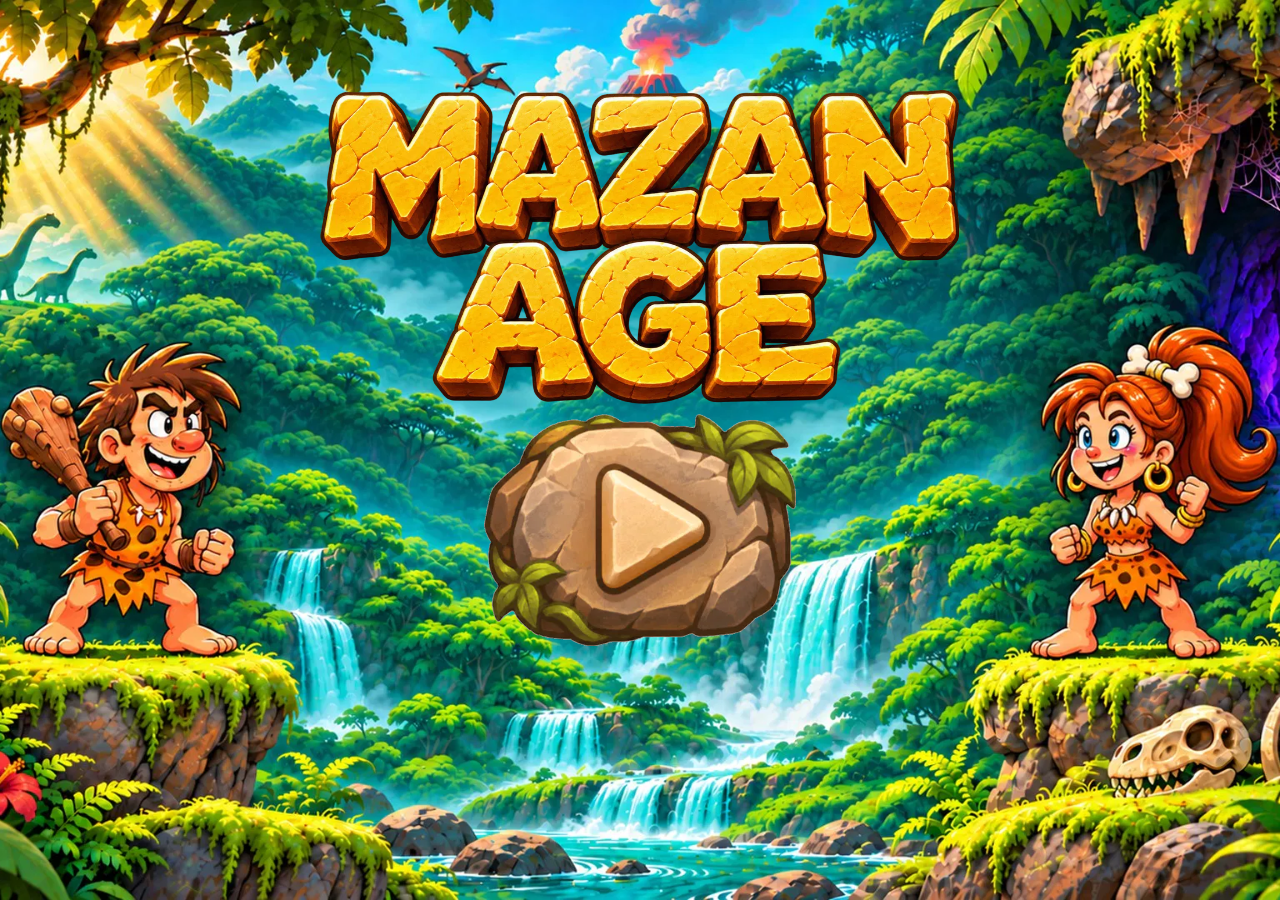
==== demo/index.html @ f7a51687 "Web: demo hry (zvuky, hudba, ukládání, nepřátelé), patička s vlajkami, ovládání zvuku" ====
<!DOCTYPE html>
<html lang="en">
	<head>
		<meta charset="utf-8">
		<meta name="viewport" content="width=device-width, user-scalable=no, initial-scale=1.0">
		<title>Mazan Age</title>
		<style>
html, body, #canvas {
	margin: 0;
	padding: 0;
	border: 0;
}

body {
	color: white;
	background-color: black;
	overflow: hidden;
	touch-action: none;
}

#canvas {
	display: block;
}

#canvas:focus {
	outline: none;
}

#status, #status-splash, #status-progress {
	position: absolute;
	left: 0;
	right: 0;
}

#status, #status-splash {
	top: 0;
	bottom: 0;
}

#status {
	background-color: #21170d;
	display: flex;
	flex-direction: column;
	justify-content: center;
	align-items: center;
	visibility: hidden;
}

#status-splash {
	max-height: 100%;
	max-width: 100%;
	margin: auto;
}

#status-splash.show-image--false {
	display: none;
}

#status-splash.fullsize--true {
	height: 100%;
	width: 100%;
	object-fit: contain;
}

#status-splash.use-filter--false {
	image-rendering: pixelated;
}

#status-progress, #status-notice {
	display: none;
}

#status-progress {
	bottom: 10%;
	width: 50%;
	margin: 0 auto;
}

#status-notice {
	background-color: #5b3943;
	border-radius: 0.5rem;
	border: 1px solid #9b3943;
	color: #e0e0e0;
	font-family: 'Noto Sans', 'Droid Sans', Arial, sans-serif;
	line-height: 1.3;
	margin: 0 2rem;
	overflow: hidden;
	padding: 1rem;
	text-align: center;
	z-index: 1;
}
		</style>
		<link id="-gd-engine-icon" rel="icon" type="image/png" href="index.icon.png" />
<link rel="apple-touch-icon" href="index.apple-touch-icon.png"/>

	</head>
	<body>
		<canvas id="canvas">
			Your browser does not support the canvas tag.
		</canvas>

		<noscript>
			Your browser does not support JavaScript.
		</noscript>

		<div id="status">
			<img id="status-splash" class="show-image--true fullsize--true use-filter--true" src="index.png" alt="">
			<progress id="status-progress"></progress>
			<div id="status-notice"></div>
		</div>

		<script src="index.js"></script>
		<script>
const GODOT_CONFIG = {"args":[],"canvasResizePolicy":2,"emscriptenPoolSize":8,"ensureCrossOriginIsolationHeaders":true,"executable":"index","experimentalVK":false,"fileSizes":{"index.pck":41975532,"index.wasm":39514754},"focusCanvas":true,"gdextensionLibs":[],"godotPoolSize":4};
const GODOT_THREADS_ENABLED = false;
const engine = new Engine(GODOT_CONFIG);

(function () {
	const statusOverlay = document.getElementById('status');
	const statusProgress = document.getElementById('status-progress');
	const statusNotice = document.getElementById('status-notice');

	let initializing = true;
	let statusMode = '';

	function setStatusMode(mode) {
		if (statusMode === mode || !initializing) {
			return;
		}
		if (mode === 'hidden') {
			statusOverlay.remove();
			initializing = false;
			return;
		}
		statusOverlay.style.visibility = 'visible';
		statusProgress.style.display = mode === 'progress' ? 'block' : 'none';
		statusNotice.style.display = mode === 'notice' ? 'block' : 'none';
		statusMode = mode;
	}

	function setStatusNotice(text) {
		while (statusNotice.lastChild) {
			statusNotice.removeChild(statusNotice.lastChild);
		}
		const lines = text.split('\n');
		lines.forEach((line) => {
			statusNotice.appendChild(document.createTextNode(line));
			statusNotice.appendChild(document.createElement('br'));
		});
	}

	function displayFailureNotice(err) {
		console.error(err);
		if (err instanceof Error) {
			setStatusNotice(err.message);
		} else if (typeof err === 'string') {
			setStatusNotice(err);
		} else {
			setStatusNotice('An unknown error occurred.');
		}
		setStatusMode('notice');
		initializing = false;
	}

	const missing = Engine.getMissingFeatures({
		threads: GODOT_THREADS_ENABLED,
	});

	if (missing.length !== 0) {
		if (GODOT_CONFIG['serviceWorker'] && GODOT_CONFIG['ensureCrossOriginIsolationHeaders'] && 'serviceWorker' in navigator) {
			let serviceWorkerRegistrationPromise;
			try {
				serviceWorkerRegistrationPromise = navigator.serviceWorker.getRegistration();
			} catch (err) {
				serviceWorkerRegistrationPromise = Promise.reject(new Error('Service worker registration failed.'));
			}
			// There's a chance that installing the service worker would fix the issue
			Promise.race([
				serviceWorkerRegistrationPromise.then((registration) => {
					if (registration != null) {
						return Promise.reject(new Error('Service worker already exists.'));
					}
					return registration;
				}).then(() => engine.installServiceWorker()),
				// For some reason, `getRegistration()` can stall
				new Promise((resolve) => {
					setTimeout(() => resolve(), 2000);
				}),
			]).then(() => {
				// Reload if there was no error.
				window.location.reload();
			}).catch((err) => {
				console.error('Error while registering service worker:', err);
			});
		} else {
			// Display the message as usual
			const missingMsg = 'Error\nThe following features required to run Godot projects on the Web are missing:\n';
			displayFailureNotice(missingMsg + missing.join('\n'));
		}
	} else {
		setStatusMode('progress');
		engine.startGame({
			'onProgress': function (current, total) {
				if (current > 0 && total > 0) {
					statusProgress.value = current;
					statusProgress.max = total;
				} else {
					statusProgress.removeAttribute('value');
					statusProgress.removeAttribute('max');
				}
			},
		}).then(() => {
			setStatusMode('hidden');
		}, displayFailureNotice);
	}
}());
		</script>
	</body>
</html>
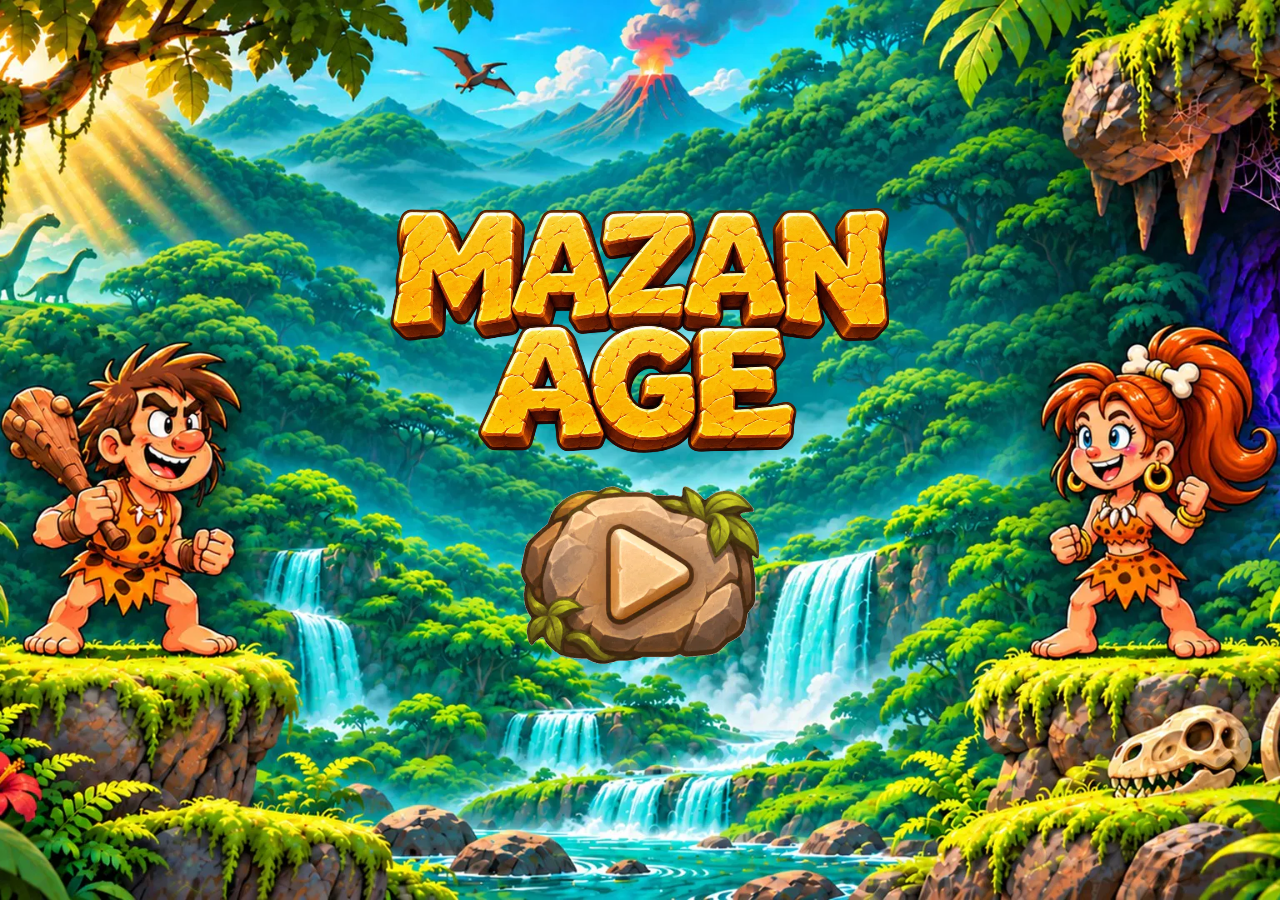
==== commit 29931593: "Dary přes Ko-fi (ko-fi.com/mazanage) + tlačítko Any amount" ====
--- a/demo/index.html
+++ b/demo/index.html
@@ -111,7 +111,7 @@
 
 		<script src="index.js"></script>
 		<script>
-const GODOT_CONFIG = {"args":[],"canvasResizePolicy":2,"emscriptenPoolSize":8,"ensureCrossOriginIsolationHeaders":true,"executable":"index","experimentalVK":false,"fileSizes":{"index.pck":41975532,"index.wasm":39514754},"focusCanvas":true,"gdextensionLibs":[],"godotPoolSize":4};
+const GODOT_CONFIG = {"args":[],"canvasResizePolicy":2,"emscriptenPoolSize":8,"ensureCrossOriginIsolationHeaders":true,"executable":"index","experimentalVK":false,"fileSizes":{"index.pck":48349052,"index.wasm":39514754},"focusCanvas":true,"gdextensionLibs":[],"godotPoolSize":4};
 const GODOT_THREADS_ENABLED = false;
 const engine = new Engine(GODOT_CONFIG);
 
